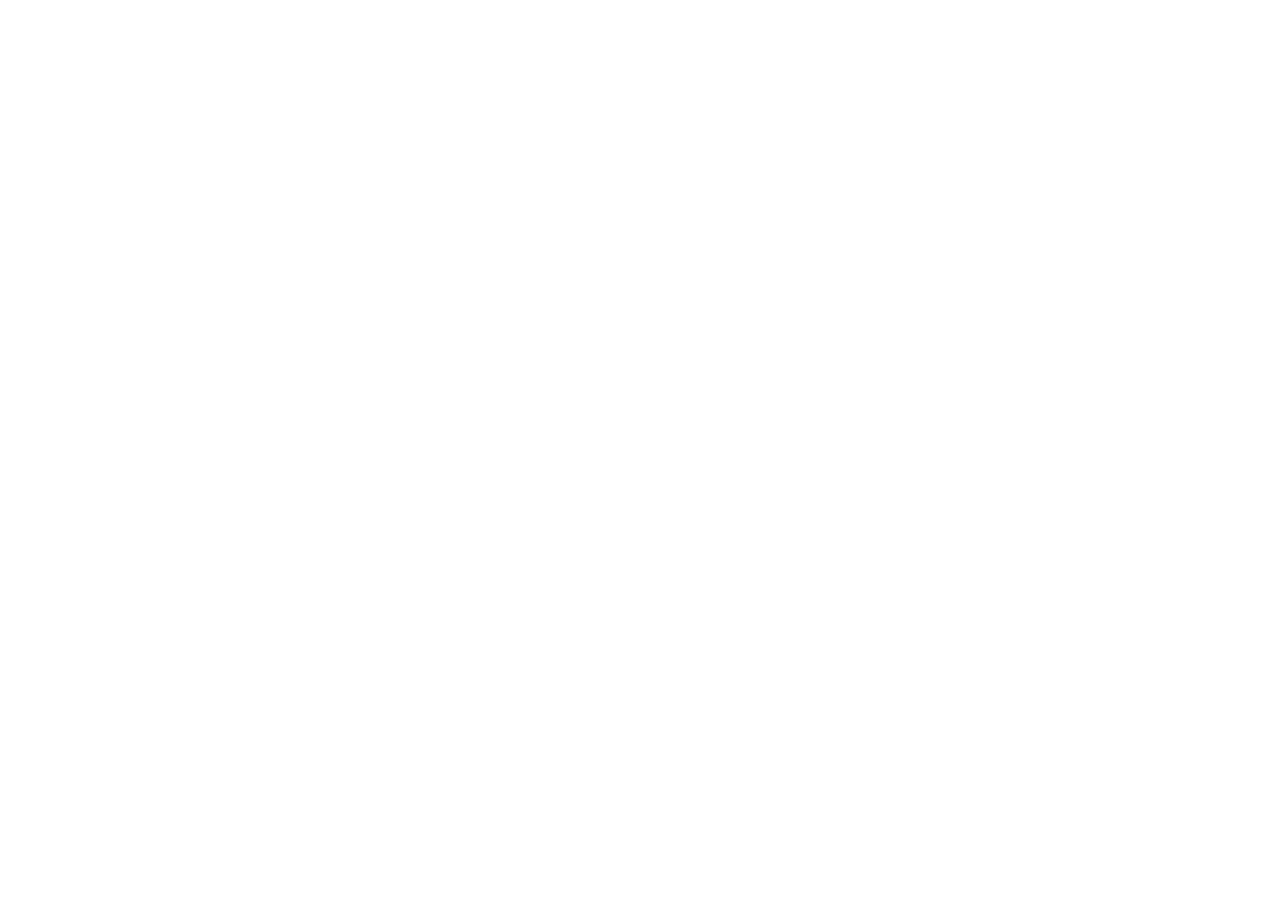
==== public/index.html @ a375b383 "start" ====
<!DOCTYPE html>
<html lang="en">
<head>
    <meta charset="UTF-8">
    <meta name="viewport" content="width=device-width, initial-scale=1.0">
    <meta name="description" content="Experienced backend developer specializing in PHP and Laravel, with a solid foundation in web development fundamentals including HTML, CSS, Bootstrap, Tailwind, JavaScript, jQuery, and web security. Skilled in managing databases, RESTful APIs, and proficient in applying software development principles like SOLID, DRY, and KISS. Agile practitioner, delivering clean, maintainable, and scalable code to meet evolving business needs. Passionate about building efficient and secure web applications, ensuring a seamless user experience.">
    <title>Portfolio | Beshoy Farouk</title>

</head>
<body></body>
</html>
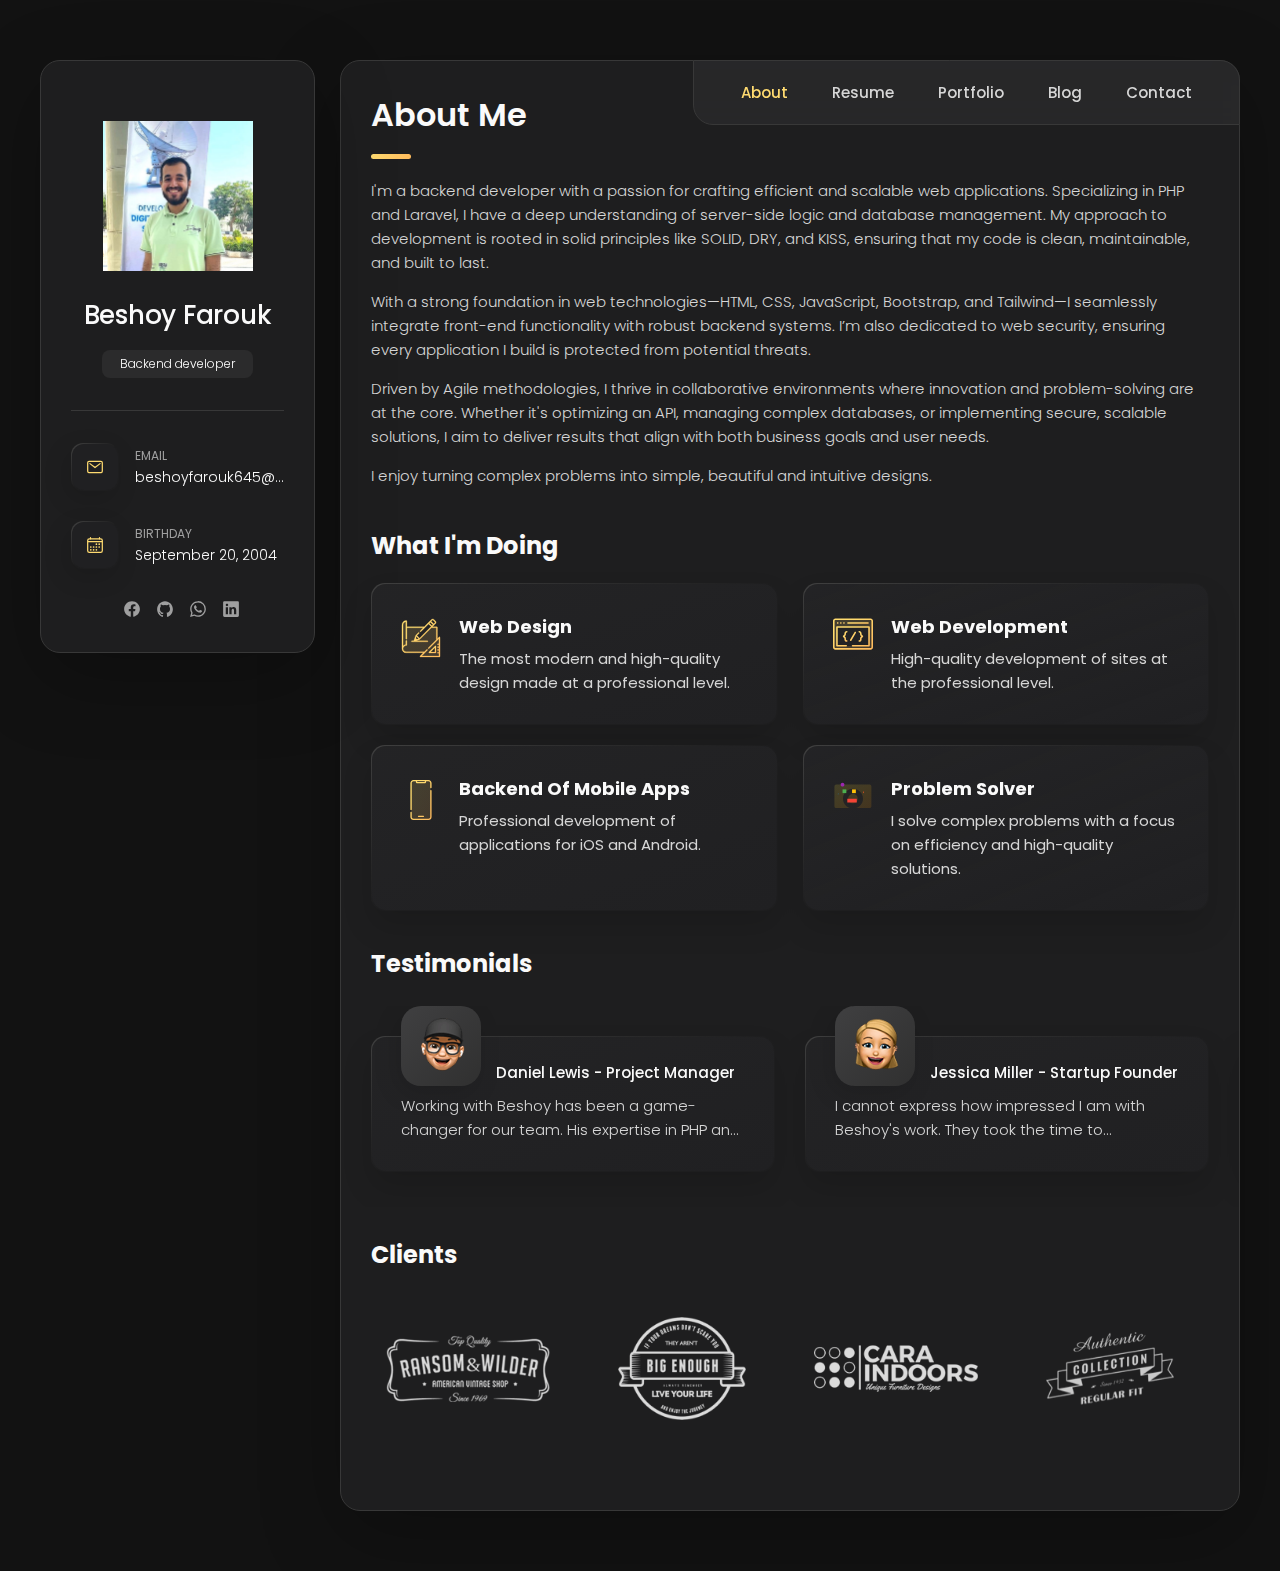
==== commit 2212fab5: "finish" ====
--- a/public/index.html
+++ b/public/index.html
@@ -5,7 +5,876 @@
     <meta name="viewport" content="width=device-width, initial-scale=1.0">
     <meta name="description" content="Experienced backend developer specializing in PHP and Laravel, with a solid foundation in web development fundamentals including HTML, CSS, Bootstrap, Tailwind, JavaScript, jQuery, and web security. Skilled in managing databases, RESTful APIs, and proficient in applying software development principles like SOLID, DRY, and KISS. Agile practitioner, delivering clean, maintainable, and scalable code to meet evolving business needs. Passionate about building efficient and secure web applications, ensuring a seamless user experience.">
     <title>Portfolio | Beshoy Farouk</title>
-
+    <link rel="shortcut icon" href="assets/images/logo.ico" type="image/x-icon">
+    <link rel="stylesheet" href="css/styles.css">
+
+    <link rel="preconnect" href="https://fonts.googleapis.com">
+    <link rel="preconnect" href="https://fonts.gstatic.com" crossorigin>
+    <link href="https://fonts.googleapis.com/css2?family=Poppins:wght@300;400;500;600&display=swap" rel="stylesheet">
 </head>
-<body></body>
+<body>
+    <main>
+        <aside class="sidebar" data-sidebar>
+            <div class="sidebar-info">
+                <figure class="avatar-box">
+                    <img src="assets/images/hero.jpg" alt="Beshoy Farouk" width="80">
+                </figure>
+
+                <div class="info-content">
+                    <h1 class="name" title="Beshoy Farouk">Beshoy Farouk</h1>
+                    <p class="title">Backend developer</p>
+                </div>
+
+                <button class="info_more-btn" data-sidebar-btn>
+                    <span>Show Contacts</span>
+                    <ion-icon name="chevron-down"></ion-icon>
+                </button>
+            </div>
+
+            <div class="sidebar-info_more">
+                <div class="separator"></div>
+                <ul class="contacts-list">
+                    <li class="contact-item">
+                        <div class="icon-box">
+                            <ion-icon name="mail-outline"></ion-icon>
+                        </div>
+
+                        <div class="contact-info">
+                            <p class="contact-title">Email</p>
+                            <a href="mailto:beshoyfarouk645@gmail.com" class="contact-link">beshoyfarouk645@gmail.com</a>
+                        </div>
+                    </li>
+
+                    <li class="contact-item">
+                        <div class="icon-box">
+                            <ion-icon name="calendar-outline"></ion-icon>
+                        </div>
+
+                        <div class="contact-info">
+                            <p class="contact-title">Birthday</p>
+                            <time datetime="1982-06-23">September 20, 2004</time>
+                        </div>
+                    </li>
+                </ul>
+
+                <div class="separator"></div>
+
+                <ul class="social-list">
+                    <li class="social-item">
+                        <a href="#" class="social-link">
+                            <ion-icon name="logo-facebook"></ion-icon>
+                        </a>
+                    </li>
+
+                    <li class="social-item">
+                        <a href="https://github.com/BF-BALE11" class="social-link">
+                            <ion-icon name="logo-github"></ion-icon>
+                        </a>
+                    </li>
+
+                    <li class="social-item">
+                        <a href="#" class="social-link">
+                            <ion-icon name="logo-whatsapp"></ion-icon>
+                        </a>
+                    </li>
+
+                    <li class="social-item">
+                        <a href="#" class="social-link">
+                            <ion-icon name="logo-linkedin"></ion-icon>
+                        </a>
+                    </li>
+                </ul>
+            </div>
+        </aside>
+
+        <div class="main-content">
+            <nav class="navbar">
+                <ul class="navbar-list">
+                    <li class="navbar-item">
+                        <button class="navbar-link  active" data-nav-link>About</button>
+                    </li>
+
+                    <li class="navbar-item">
+                        <button class="navbar-link" data-nav-link>Resume</button>
+                    </li>
+
+                    <li class="navbar-item">
+                        <button class="navbar-link" data-nav-link>Portfolio</button>
+                    </li>
+
+                    <li class="navbar-item">
+                        <button class="navbar-link" data-nav-link>Blog</button>
+                    </li>
+
+                    <li class="navbar-item">
+                        <button class="navbar-link" data-nav-link>Contact</button>
+                    </li>
+                </ul>
+            </nav>
+
+            <article class="about  active" data-page="about">
+                <header>
+                    <h2 class="h2 article-title">About me</h2>
+                </header>
+
+                <section class="about-text">
+                    <p>
+                        I'm a backend developer with a passion for crafting efficient and scalable web applications. Specializing in PHP and Laravel, I have a deep understanding of server-side logic and database management. My approach to development is rooted in solid principles like SOLID, DRY, and KISS, ensuring that my code is clean, maintainable, and built to last.
+                    </p>
+                    <p>
+                        With a strong foundation in web technologies—HTML, CSS, JavaScript, Bootstrap, and Tailwind—I seamlessly integrate front-end functionality with robust backend systems. I’m also dedicated to web security, ensuring every application I build is protected from potential threats.
+                    </p>
+                    <p>
+                        Driven by Agile methodologies, I thrive in collaborative environments where innovation and problem-solving are at the core. Whether it's optimizing an API, managing complex databases, or implementing secure, scalable solutions, I aim to deliver results that align with both business goals and user needs.
+                    </p>
+                    <p>
+                        I enjoy turning complex problems into simple, beautiful and intuitive designs.
+                    </p>
+                </section>
+
+                <section class="service">
+                    <h3 class="h3 service-title">What i'm doing</h3>
+                    <ul class="service-list">
+                        <li class="service-item">
+                            <div class="service-icon-box">
+                                <img src="assets/images/icon-design.svg" alt="design icon" width="40">
+                            </div>
+
+                            <div class="service-content-box">
+                                <h4 class="h4 service-item-title">Web design</h4>
+                                <p class="service-item-text">
+                                    The most modern and high-quality design made at a professional level.
+                                </p>
+                            </div>
+                        </li>
+
+                        <li class="service-item">
+                            <div class="service-icon-box">
+                                <img src="assets/images/icon-dev.svg" alt="Web development icon" width="40">
+                            </div>
+
+                            <div class="service-content-box">
+                                <h4 class="h4 service-item-title">Web development</h4>
+                                <p class="service-item-text">
+                                    High-quality development of sites at the professional level.
+                                </p>
+                            </div>
+                        </li>
+
+                        <li class="service-item">
+                            <div class="service-icon-box">
+                                <img src="assets/images/icon-app.svg" alt="mobile app icon" width="40">
+                            </div>
+
+                            <div class="service-content-box">
+                                <h4 class="h4 service-item-title">Backend of Mobile apps</h4>
+                                <p class="service-item-text">
+                                    Professional development of applications for iOS and Android.
+                                </p>
+                            </div>
+                        </li>
+
+                        <li class="service-item">
+                            <div class="service-icon-box">
+                                <img src="assets/images/icon-problem-solving.svg" alt="problem solving icon" width="40">
+                            </div>
+
+                            <div class="service-content-box">
+                                <h4 class="h4 service-item-title">Problem Solver</h4>
+                                <p class="service-item-text">
+                                    I solve complex problems with a focus on efficiency and high-quality solutions.
+                                </p>
+                            </div>
+                        </li>
+                    </ul>
+                </section>
+
+                <section class="testimonials">
+                    <h3 class="h3 testimonials-title">Testimonials</h3>
+                    <ul class="testimonials-list has-scrollbar">
+                        <li class="testimonials-item">
+                            <div class="content-card" data-testimonials-item>
+                                <figure class="testimonials-avatar-box">
+                                    <img src="assets/images/avatar-1.png" alt="Daniel lewis" width="60" data-testimonials-avatar>
+                                </figure>
+
+                                <h4 class="h5 testimonials-item-title" data-testimonials-title>Daniel Lewis - Project Manager</h4>
+                                <div class="testimonials-text" data-testimonials-text>
+                                    <p>
+                                        Working with Beshoy has been a game-changer for our team. His expertise in PHP and Laravel allowed us to launch our project ahead of schedule. He consistently produces clean, maintainable code and his understanding of best practices is evident in every aspect of his work. Highly recommended!
+                                    </p>
+                                </div>
+                            </div>
+                        </li>
+
+                        <li class="testimonials-item">
+                            <div class="content-card" data-testimonials-item>
+                                <figure class="testimonials-avatar-box">
+                                    <img src="assets/images/avatar-2.png" alt="Jessica miller" width="60" data-testimonials-avatar>
+                                </figure>
+                                <h4 class="h5 testimonials-item-title" data-testimonials-title>Jessica Miller - Startup Founder</h4>
+                                <div class="testimonials-text" data-testimonials-text>
+                                    <p>
+                                        I cannot express how impressed I am with Beshoy's work. They took the time to understand our unique requirements and delivered a solution that exceeded our expectations. Their knowledge of web security and development principles made me feel confident in the project. I look forward to collaborating again in the future!
+                                    </p>
+                                </div>
+                            </div>
+                        </li>
+
+                        <li class="testimonials-item">
+                            <div class="content-card" data-testimonials-item>
+                                <figure class="testimonials-avatar-box">
+                                    <img src="assets/images/avatar-3.png" alt="Emily evans" width="60" data-testimonials-avatar>
+                                </figure>
+                                <h4 class="h5 testimonials-item-title" data-testimonials-title>Emily Evans - Product Owner</h4>
+                                <div class="testimonials-text" data-testimonials-text>
+                                    <p>
+                                        From the moment we started working with Beshoy, I knew we had made the right choice. Their dedication to delivering high-quality work, combined with their proactive communication style, made the entire development process smooth and enjoyable. I truly appreciate their commitment to understanding our needs and delivering exceptional results.
+                                    </p>
+                                </div>
+                            </div>
+                        </li>
+
+                        <li class="testimonials-item">
+                            <div class="content-card" data-testimonials-item>
+                                <figure class="testimonials-avatar-box">
+                                    <img src="assets/images/avatar-4.png" alt="Henry william" width="60" data-testimonials-avatar>
+                                </figure>
+                                <h4 class="h5 testimonials-item-title" data-testimonials-title>Henry William - CTO</h4>
+                                <div class="testimonials-text" data-testimonials-text>
+                                    <p>
+                                        I've had the pleasure of working alongside Beshoy on several projects, and I can confidently say he is one of the best backend developers I’ve encountered. His ability to integrate complex systems and his attention to detail set him apart. He’s not just a coder; he’s a problem solver
+                                    </p>
+                                </div>
+                            </div>
+                        </li>
+                    </ul>
+                </section>
+
+                <div class="modal-container" data-modal-container>
+                    <div class="overlay" data-overlay></div>
+
+                    <section class="testimonials-modal">
+                        <button class="modal-close-btn" data-modal-close-btn>
+                            <ion-icon name="close-outline"></ion-icon>
+                        </button>
+
+                        <div class="modal-img-wrapper">
+                            <figure class="modal-avatar-box">
+                                <img src="assets/images/avatar-1.png" alt="Daniel lewis" width="80" data-modal-img>
+                            </figure>
+
+                            <img src="assets/images/icon-quote.svg" alt="quote icon">
+                        </div>
+
+                        <div class="modal-content">
+                            <h4 class="h3 modal-title" data-modal-title>Daniel Lewis - Project Manager</h4>
+                            <time datetime="2021-06-14">14 June, 2021</time>
+                            <div data-modal-text>
+                                <p>
+                                    Working with Beshoy has been a game-changer for our team. His expertise in PHP and Laravel allowed us to launch our project ahead of schedule. He consistently produces clean, maintainable code and his understanding of best practices is evident in every aspect of his work. Highly recommended!
+                                </p>
+                            </div>
+                        </div>
+                    </section>
+                </div>
+
+                <section class="clients">
+                    <h3 class="h3 clients-title">Clients</h3>
+                    <ul class="clients-list has-scrollbar">
+                        <li class="clients-item">
+                            <a href="#">
+                                <img src="assets/images/logo-1-color.png" alt="client logo">
+                            </a>
+                        </li>
+
+                        <li class="clients-item">
+                            <a href="#">
+                                <img src="assets/images/logo-2-color.png" alt="client logo">
+                            </a>
+                        </li>
+
+                        <li class="clients-item">
+                            <a href="#">
+                                <img src="assets/images/logo-3-color.png" alt="client logo">
+                            </a>
+                        </li>
+
+                        <li class="clients-item">
+                            <a href="#">
+                                <img src="assets/images/logo-4-color.png" alt="client logo">
+                            </a>
+                        </li>
+
+                        <li class="clients-item">
+                            <a href="#">
+                                <img src="assets/images/logo-5-color.png" alt="client logo">
+                            </a>
+                        </li>
+
+                        <li class="clients-item">
+                            <a href="#">
+                                <img src="assets/images/logo-6-color.png" alt="client logo">
+                            </a>
+                        </li>
+                    </ul>
+                </section>
+            </article>
+
+            <article class="resume" data-page="resume">
+                <header>
+                    <h2 class="h2 article-title">Resume</h2>
+                </header>
+
+                <section class="timeline">
+                    <div class="title-wrapper">
+                        <div class="icon-box">
+                            <ion-icon name="book-outline"></ion-icon>
+                        </div>
+                        <h3 class="h3">Education</h3>
+                    </div>
+
+                    <ol class="timeline-list">
+                        <li class="timeline-item">
+                            <h4 class="h4 timeline-item-title">Computer Science, University</h4>
+                            <span>Currently, enrolled (Third Year)</span>
+                            <p class="timeline-text">
+                                Pursuing a degree in Computer Science, focusing on software development, algorithms, and system design.
+                            </p>
+                        </li>
+                        <li class="timeline-item">
+                            <h4 class="h4 timeline-item-title">High School Diploma</h4>
+                            <span>2021</span>
+                            <p class="timeline-text">
+                                Completed secondary education with a focus on mathematics and computer science.
+                            </p>
+                        </li>
+                        <li class="timeline-item">
+                            <h4 class="h4 timeline-item-title">Middle School</h4>
+                            <span>2018</span>
+                            <p class="timeline-text">
+                                Developed foundational skills in programming and web development.
+                            </p>
+                        </li>
+                    </ol>
+                </section>
+
+                <section class="timeline">
+                    <div class="title-wrapper">
+                        <div class="icon-box">
+                            <ion-icon name="book-outline"></ion-icon>
+                        </div>
+
+                        <h3 class="h3">Experience</h3>
+                    </div>
+
+                    <ol class="timeline-list">
+                        <li class="timeline-item">
+                            <h4 class="h4 timeline-item-title">Backend Developer (Freelance)</h4>
+                            <span>2023 — Present</span>
+                            <p class="timeline-text">
+                                Developed various projects including an e-commerce platform, learning academy, e-stores, attendance systems, and admin dashboards using CodeIgniter.
+                            </p>
+                        </li>
+                        <li class="timeline-item">
+                            <h4 class="h4 timeline-item-title">Intern, Web Development</h4>
+                            <span>2021 — 2022</span>
+                            <p class="timeline-text">
+                                Assisted in the development of web applications, gaining hands-on experience with PHP, MySQL, and front-end technologies.
+                            </p>
+                        </li>
+                        <li class="timeline-item">
+                            <h4 class="h4 timeline-item-title">Personal Projects</h4>
+                            <span>2019 — Present</span>
+                            <p class="timeline-text">
+                                Engaged in multiple personal projects to sharpen skills in Laravel and database management.
+                            </p>
+                        </li>
+                    </ol>
+                </section>
+
+                <section class="skill">
+                    <h3 class="h3 skills-title">My Skills</h3>
+
+                    <ul class="skills-list content-card">
+                        <li class="skills-item">
+                            <h5 class="h5">Programming Languages</h5>
+                            <ul class="skills-icons">
+                                <li class="icon-item"><ion-icon name="code-slash-outline"></ion-icon> PHP</li>
+                                <li class="icon-item"><ion-icon name="logo-javascript"></ion-icon> JavaScript</li>
+                                <li class="icon-item"><ion-icon name="logo-html5"></ion-icon> HTML</li>
+                                <li class="icon-item"><ion-icon name="logo-css3"></ion-icon> CSS</li>
+                                <li class="icon-item"><ion-icon name="code-slash-outline"></ion-icon> SQL</li>
+                                <li class="icon-item"><ion-icon name="logo-python"></ion-icon> Python</li>
+                                <li class="icon-item"><ion-icon name="code-slash-outline"></ion-icon> Java</li>
+                                <li class="icon-item"><ion-icon name="code-slash-outline"></ion-icon> C++</li>
+                                <li class="icon-item"><ion-icon name="code-slash-outline"></ion-icon> C#</li>
+                                <li class="icon-item"><ion-icon name="code-slash-outline"></ion-icon> Assembly</li>
+                            </ul>
+                        </li>
+
+                        <li class="skills-item">
+                            <h5 class="h5">Frameworks</h5>
+                            <ul class="skills-icons">
+                                <li class="icon-item"><ion-icon name="logo-laravel"></ion-icon> Laravel</li>
+                                <li class="icon-item"><ion-icon name="cog-outline"></ion-icon> CodeIgniter</li>
+                                <li class="icon-item"><ion-icon name="flask-outline"></ion-icon> Flask</li>
+                            </ul>
+                        </li>
+
+                        <li class="skills-item">
+                            <h5 class="h5">Web Technologies</h5>
+                            <ul class="skills-icons">
+                                <li class="icon-item"><ion-icon name="grid-outline"></ion-icon> Bootstrap</li>
+                                <li class="icon-item"><ion-icon name="grid-outline"></ion-icon> Tailwind CSS</li>
+                                <li class="icon-item"><ion-icon name="grid-outline"></ion-icon> jQuery</li>
+                                <li class="icon-item"><ion-icon name="grid-outline"></ion-icon> AJAX</li>
+                                <li class="icon-item"><ion-icon name="grid-outline"></ion-icon> WebSockets</li>
+                                <li class="icon-item"><ion-icon name="grid-outline"></ion-icon> Fontawesome</li>
+                            </ul>
+                        </li>
+
+                        <li class="skills-item">
+                            <h5 class="h5">Version Control</h5>
+                            <ul class="skills-icons">
+                                <li class="icon-item"><ion-icon name="git-branch-outline"></ion-icon> Git</li>
+                                <li class="icon-item"><ion-icon name="logo-github"></ion-icon> GitHub</li>
+                                <li class="icon-item"><ion-icon name="logo-gitlab"></ion-icon> GitLab</li>
+                            </ul>
+                        </li>
+
+                        <li class="skills-item">
+                            <h5 class="h5">Software Development Principles</h5>
+                            <ul class="skills-icons">
+                                <li class="icon-item"><ion-icon name="document-text-outline"></ion-icon> SOLID</li>
+                                <li class="icon-item"><ion-icon name="document-text-outline"></ion-icon> DRY</li>
+                                <li class="icon-item"><ion-icon name="document-text-outline"></ion-icon> KISS</li>
+                                <li class="icon-item"><ion-icon name="document-text-outline"></ion-icon> Agile</li>
+                                <li class="icon-item"><ion-icon name="document-text-outline"></ion-icon> TDD</li>
+                                <li class="icon-item"><ion-icon name="document-text-outline"></ion-icon> Singleton</li>
+                                <li class="icon-item"><ion-icon name="document-text-outline"></ion-icon> Singleton</li>
+                                <li class="icon-item"><ion-icon name="document-text-outline"></ion-icon> Factory</li>
+                                <li class="icon-item"><ion-icon name="document-text-outline"></ion-icon> Observer</li>
+                                <li class="icon-item"><ion-icon name="document-text-outline"></ion-icon> Strategy</li>
+                            </ul>
+                        </li>
+                    </ul>
+                </section>
+            </article>
+
+            <article class="portfolio" data-page="portfolio">
+                <header>
+                    <h2 class="h2 article-title">Portfolio</h2>
+                </header>
+
+                <section class="projects">
+                    <ul class="filter-list">
+                        <li class="filter-item">
+                            <button class="active" data-filter-btn>All</button>
+                        </li>
+
+                        <li class="filter-item">
+                            <button data-filter-btn>Web design</button>
+                        </li>
+
+                        <li class="filter-item">
+                            <button data-filter-btn>Applications</button>
+                        </li>
+
+                        <li class="filter-item">
+                            <button data-filter-btn>Web development</button>
+                        </li>
+                    </ul>
+
+                    <div class="filter-select-box">
+                        <button class="filter-select" data-select>
+                            <div class="select-value" data-selecct-value>Select category</div>
+                            <div class="select-icon">
+                                <ion-icon name="chevron-down"></ion-icon>
+                            </div>
+                        </button>
+
+                        <ul class="select-list">
+                            <li class="select-item">
+                                <button data-select-item>All</button>
+                            </li>
+
+                            <li class="select-item">
+                                <button data-select-item>Web design</button>
+                            </li>
+
+                            <li class="select-item">
+                                <button data-select-item>Applications</button>
+                            </li>
+
+                            <li class="select-item">
+                                <button data-select-item>Web development</button>
+                            </li>
+                        </ul>
+                    </div>
+
+                    <ul class="project-list">
+                        <li class="project-item  active" data-filter-item data-category="web development">
+                            <a href="#">
+                                <figure class="project-img">
+                                    <div class="project-item-icon-box">
+                                        <ion-icon name="eye-outline"></ion-icon>
+                                    </div>
+                                    <img src="assets/images/ecommerce.png" alt="finance" loading="lazy">
+                                </figure>
+
+                                <h3 class="project-title">Finance</h3>
+                                <p class="project-category">Web development</p>
+                            </a>
+                        </li>
+
+                        <li class="project-item  active" data-filter-item data-category="web development">
+                            <a href="#">
+                                <figure class="project-img">
+                                    <div class="project-item-icon-box">
+                                        <ion-icon name="eye-outline"></ion-icon>
+                                    </div>
+                                    <img src="assets/images/learning-academy.png" alt="finance" loading="lazy">
+                                </figure>
+
+                                <h3 class="project-title">Education</h3>
+                                <p class="project-category">Web development</p>
+                            </a>
+                        </li>
+
+                        <li class="project-item  active" data-filter-item data-category="web development">
+                            <a href="#">
+                                <figure class="project-img">
+                                    <div class="project-item-icon-box">
+                                        <ion-icon name="eye-outline"></ion-icon>
+                                    </div>
+                                    <img src="assets/images/death-start-daily.png" alt="finance" loading="lazy">
+                                </figure>
+
+                                <h3 class="project-title">Reading</h3>
+                                <p class="project-category">Web development</p>
+                            </a>
+                        </li>
+
+                        <li class="project-item  active" data-filter-item data-category="web development">
+                            <a href="#">
+                                <figure class="project-img">
+                                    <div class="project-item-icon-box">
+                                        <ion-icon name="eye-outline"></ion-icon>
+                                    </div>
+                                    <img src="assets/images/e-store.png" alt="finance" loading="lazy">
+                                </figure>
+
+                                <h3 class="project-title">Finance</h3>
+                                <p class="project-category">Web development</p>
+                            </a>
+                        </li>
+
+                        <li class="project-item  active" data-filter-item data-category="web development">
+                            <a href="#">
+                                <figure class="project-img">
+                                    <div class="project-item-icon-box">
+                                        <ion-icon name="eye-outline"></ion-icon>
+                                    </div>
+                                    <img src="assets/images/project-1.jpg" alt="finance" loading="lazy">
+                                </figure>
+
+                                <h3 class="project-title">Finance</h3>
+                                <p class="project-category">Web development</p>
+                            </a>
+                        </li>
+
+                        <li class="project-item  active" data-filter-item data-category="web development">
+                            <a href="#">
+                                <figure class="project-img">
+                                    <div class="project-item-icon-box">
+                                        <ion-icon name="eye-outline"></ion-icon>
+                                    </div>
+                                    <img src="assets/images/project-2.png" alt="orizon" loading="lazy">
+                                </figure>
+
+                                <h3 class="project-title">Orizon</h3>
+                                <p class="project-category">Web development</p>
+                            </a>
+                        </li>
+
+                        <li class="project-item  active" data-filter-item data-category="web design">
+                            <a href="#">
+                                <figure class="project-img">
+                                    <div class="project-item-icon-box">
+                                        <ion-icon name="eye-outline"></ion-icon>
+                                    </div>
+                                    <img src="assets/images/project-3.jpg" alt="fundo" loading="lazy">
+                                </figure>
+
+                                <h3 class="project-title">Fundo</h3>
+                                <p class="project-category">Web design</p>
+                            </a>
+                        </li>
+
+                        <li class="project-item  active" data-filter-item data-category="applications">
+                            <a href="#">
+                                <figure class="project-img">
+                                    <div class="project-item-icon-box">
+                                        <ion-icon name="eye-outline"></ion-icon>
+                                    </div>
+                                    <img src="assets/images/project-4.png" alt="brawlhalla" loading="lazy">
+                                </figure>
+
+                                <h3 class="project-title">Brawlhalla</h3>
+                                <p class="project-category">Applications</p>
+                            </a>
+                        </li>
+
+                        <li class="project-item  active" data-filter-item data-category="web design">
+                            <a href="#">
+                                <figure class="project-img">
+                                    <div class="project-item-icon-box">
+                                        <ion-icon name="eye-outline"></ion-icon>
+                                    </div>
+                                    <img src="assets/images/project-5.png" alt="dsm." loading="lazy">
+                                </figure>
+
+                                <h3 class="project-title">DSM.</h3>
+                                <p class="project-category">Web design</p>
+                            </a>
+                        </li>
+
+                        <li class="project-item  active" data-filter-item data-category="web design">
+                            <a href="#">
+                                <figure class="project-img">
+                                    <div class="project-item-icon-box">
+                                        <ion-icon name="eye-outline"></ion-icon>
+                                    </div>
+                                    <img src="assets/images/project-6.png" alt="metaspark" loading="lazy">
+                                </figure>
+
+                                <h3 class="project-title">MetaSpark</h3>
+                                <p class="project-category">Web design</p>
+                            </a>
+                        </li>
+
+                        <li class="project-item  active" data-filter-item data-category="web development">
+                            <a href="#">
+                                <figure class="project-img">
+                                    <div class="project-item-icon-box">
+                                        <ion-icon name="eye-outline"></ion-icon>
+                                    </div>
+                                    <img src="assets/images/project-7.png" alt="summary" loading="lazy">
+                                </figure>
+
+                                <h3 class="project-title">Summary</h3>
+                                <p class="project-category">Web development</p>
+                            </a>
+                        </li>
+
+                        <li class="project-item  active" data-filter-item data-category="applications">
+                            <a href="#">
+                                <figure class="project-img">
+                                    <div class="project-item-icon-box">
+                                        <ion-icon name="eye-outline"></ion-icon>
+                                    </div>
+                                    <img src="assets/images/project-8.jpg" alt="task manager" loading="lazy">
+                                </figure>
+
+                                <h3 class="project-title">Task Manager</h3>
+                                <p class="project-category">Applications</p>
+                            </a>
+                        </li>
+
+                        <li class="project-item  active" data-filter-item data-category="web development">
+                            <a href="#">
+                                <figure class="project-img">
+                                    <div class="project-item-icon-box">
+                                        <ion-icon name="eye-outline"></ion-icon>
+                                    </div>
+                                    <img src="assets/images/project-9.png" alt="arrival" loading="lazy">
+                                </figure>
+                                <h3 class="project-title">Arrival</h3>
+                                <p class="project-category">Web development</p>
+                            </a>
+                        </li>
+                    </ul>
+                </section>
+            </article>
+
+            <article class="blog" data-page="blog">
+                <header>
+                    <h2 class="h2 article-title">Blog</h2>
+                </header>
+
+                <section class="blog-posts">
+                    <ul class="blog-posts-list">
+                        <li class="blog-post-item">
+                            <a href="#">
+                                <figure class="blog-banner-box">
+                                    <img src="assets/images/blog-1.jpg" alt="Design conferences in 2022" loading="lazy">
+                                </figure>
+
+                                <div class="blog-content">
+                                    <div class="blog-meta">
+                                        <p class="blog-category">Design</p>
+                                        <span class="dot"></span>
+                                        <time datetime="2022-02-23">Fab 23, 2022</time>
+                                    </div>
+
+                                    <h3 class="h3 blog-item-title">Design conferences in 2022</h3>
+                                    <p class="blog-text">
+                                        Veritatis et quasi architecto beatae vitae dicta sunt, explicabo.
+                                    </p>
+                                </div>
+                            </a>
+                        </li>
+
+                        <li class="blog-post-item">
+                            <a href="#">
+                                <figure class="blog-banner-box">
+                                    <img src="assets/images/blog-2.jpg" alt="Best fonts every designer" loading="lazy">
+                                </figure>
+
+                                <div class="blog-content">
+                                    <div class="blog-meta">
+                                        <p class="blog-category">Design</p>
+                                        <span class="dot"></span>
+                                        <time datetime="2022-02-23">Fab 23, 2022</time>
+                                    </div>
+
+                                    <h3 class="h3 blog-item-title">Best fonts every designer</h3>
+                                    <p class="blog-text">
+                                        Sed ut perspiciatis, nam libero tempore, cum soluta nobis est eligendi.
+                                    </p>
+                                </div>
+                            </a>
+                        </li>
+
+                        <li class="blog-post-item">
+                            <a href="#">
+                                <figure class="blog-banner-box">
+                                    <img src="assets/images/blog-3.jpg" alt="Design digest #80" loading="lazy">
+                                </figure>
+
+                                <div class="blog-content">
+                                    <div class="blog-meta">
+                                        <p class="blog-category">Design</p>
+                                        <span class="dot"></span>
+                                        <time datetime="2022-02-23">Fab 23, 2022</time>
+                                    </div>
+
+                                    <h3 class="h3 blog-item-title">Design digest #80</h3>
+                                    <p class="blog-text">
+                                        Excepteur sint occaecat cupidatat no proident, quis nostrum exercitationem ullam corporis suscipit.
+                                    </p>
+                                </div>
+                            </a>
+                        </li>
+
+                        <li class="blog-post-item">
+                            <a href="#">
+                                <figure class="blog-banner-box">
+                                    <img src="assets/images/blog-4.jpg" alt="UI interactions of the week" loading="lazy">
+                                </figure>
+
+                                <div class="blog-content">
+                                    <div class="blog-meta">
+                                        <p class="blog-category">Design</p>
+                                        <span class="dot"></span>
+                                        <time datetime="2022-02-23">Fab 23, 2022</time>
+                                    </div>
+
+                                    <h3 class="h3 blog-item-title">UI interactions of the week</h3>
+                                    <p class="blog-text">
+                                        Enim ad minim veniam, consectetur adipiscing elit, quis nostrud exercitation ullamco laboris nisi.
+                                    </p>
+                                </div>
+                            </a>
+                        </li>
+
+                        <li class="blog-post-item">
+                            <a href="#">
+                                <figure class="blog-banner-box">
+                                    <img src="assets/images/blog-5.jpg" alt="The forgotten art of spacing" loading="lazy">
+                                </figure>
+
+                                <div class="blog-content">
+                                    <div class="blog-meta">
+                                        <p class="blog-category">Design</p>
+                                        <span class="dot"></span>
+                                        <time datetime="2022-02-23">Fab 23, 2022</time>
+                                    </div>
+
+                                    <h3 class="h3 blog-item-title">The forgotten art of spacing</h3>
+                                    <p class="blog-text">
+                                        Maxime placeat, sed do eiusmod tempor incididunt ut labore et dolore magna aliqua.
+                                    </p>
+                                </div>
+                            </a>
+                        </li>
+
+                        <li class="blog-post-item">
+                            <a href="#">
+                                <figure class="blog-banner-box">
+                                    <img src="assets/images/blog-6.jpg" alt="Design digest #79" loading="lazy">
+                                </figure>
+
+                                <div class="blog-content">
+                                    <div class="blog-meta">
+                                        <p class="blog-category">Design</p>
+                                        <span class="dot"></span>
+                                        <time datetime="2022-02-23">Fab 23, 2022</time>
+                                    </div>
+                                    <h3 class="h3 blog-item-title">Design digest #79</h3>
+                                    <p class="blog-text">
+                                        Optio cumque nihil impedit uo minus quod maxime placeat, velit esse cillum.
+                                    </p>
+                                </div>
+                            </a>
+                        </li>
+                    </ul>
+                </section>
+            </article>
+
+            <article class="contact" data-page="contact">
+                <header>
+                    <h2 class="h2 article-title">Contact</h2>
+                </header>
+
+                <section class="mapbox" data-mapbox>
+                    <figure>
+                        <iframe
+                                src="https://www.google.com/maps/embed?pb=!1m18!1m12!1m3!1d199666.5651251294!2d-121.58334177520186!3d38.56165006739519!2m3!1f0!2f0!3f0!3m2!1i1024!2i768!4f13.1!3m3!1m2!1s0x809ac672b28397f9%3A0x921f6aaa74197fdb!2sSacramento%2C%20CA%2C%20USA!5e0!3m2!1sen!2sbd!4v1647608789441!5m2!1sen!2sbd"
+                                width="400" height="300" loading="lazy"></iframe>
+                    </figure>
+                </section>
+
+                <section class="contact-form">
+                    <h3 class="h3 form-title">Contact Form</h3>
+                    <form action="#" class="form" method="post" data-form>
+                        <div class="input-wrapper">
+                            <label>
+                                <input type="text" name="fullname" class="form-input" placeholder="Full name" required data-form-input>
+                            </label>
+
+                            <label>
+                                <input type="email" name="email" class="form-input" placeholder="Email address" autocomplete="test@example.com" required data-form-input>
+                            </label>
+                        </div>
+
+                        <label>
+                            <textarea name="message" class="form-input" placeholder="Your Message" required data-form-input></textarea>
+                        </label>
+
+                        <button class="form-btn" type="submit" disabled data-form-btn>
+                            <ion-icon name="paper-plane"></ion-icon>
+                            <span>Send Message</span>
+                        </button>
+                    </form>
+                </section>
+            </article>
+        </div>
+    </main>
+
+<script src="js/scripts.js"></script>
+<script type="module" src="js/ionicons.esm.js"></script>
+<script nomodule src="js/ionicons.js"></script>
+</body>
 </html>
--- a/public/css/styles.css
+++ b/public/css/styles.css
@@ -0,0 +1,1898 @@
+/*-----------------------------------*\
+  #style.css
+\*-----------------------------------*/
+
+
+/**
+ * copyright 2022 @codewithsadee
+ */
+
+
+/*-----------------------------------*\
+  #CUSTOM PROPERTY
+\*-----------------------------------*/
+
+:root {
+
+    /**
+     * colors
+     */
+
+    /* gradient */
+
+    --bg-gradient-onyx: linear-gradient(
+            to bottom right,
+            hsl(240, 1%, 25%) 3%,
+            hsl(0, 0%, 19%) 97%
+    );
+    --bg-gradient-jet: linear-gradient(
+            to bottom right,
+            hsla(240, 1%, 18%, 0.251) 0%,
+            hsla(240, 2%, 11%, 0) 100%
+    ), hsl(240, 2%, 13%);
+    --bg-gradient-yellow-1: linear-gradient(
+            to bottom right,
+            hsl(45, 100%, 71%) 0%,
+            hsla(36, 100%, 69%, 0) 50%
+    );
+    --bg-gradient-yellow-2: linear-gradient(
+            135deg,
+            hsla(45, 100%, 71%, 0.251) 0%,
+            hsla(35, 100%, 68%, 0) 59.86%
+    ), hsl(240, 2%, 13%);
+    --border-gradient-onyx: linear-gradient(
+            to bottom right,
+            hsl(0, 0%, 25%) 0%,
+            hsla(0, 0%, 25%, 0) 50%
+    );
+    --text-gradient-yellow: linear-gradient(
+            to right,
+            hsl(45, 100%, 72%),
+            hsl(35, 100%, 68%)
+    );
+
+    /* solid */
+
+    --jet: hsl(0, 0%, 22%);
+    --onyx: hsl(240, 1%, 17%);
+    --eerie-black-1: hsl(240, 2%, 13%);
+    --eerie-black-2: hsl(240, 2%, 12%);
+    --smoky-black: hsl(0, 0%, 7%);
+    --white-1: hsl(0, 0%, 100%);
+    --white-2: hsl(0, 0%, 98%);
+    --orange-yellow-crayola: hsl(45, 100%, 72%);
+    --vegas-gold: hsl(45, 54%, 58%);
+    --light-gray: hsl(0, 0%, 84%);
+    --light-gray-70: hsla(0, 0%, 84%, 0.7);
+    --bittersweet-shimmer: hsl(0, 43%, 51%);
+
+    /**
+     * typography
+     */
+
+    /* font-family */
+    --ff-poppins: 'Poppins', sans-serif;
+
+    /* font-size */
+    --fs-1: 24px;
+    --fs-2: 18px;
+    --fs-3: 17px;
+    --fs-4: 16px;
+    --fs-5: 15px;
+    --fs-6: 14px;
+    --fs-7: 13px;
+    --fs-8: 11px;
+
+    /* font-weight */
+    --fw-300: 300;
+    --fw-400: 400;
+    --fw-500: 500;
+    --fw-600: 600;
+
+    /**
+     * shadow
+     */
+
+    --shadow-1: -4px 8px 24px hsla(0, 0%, 0%, 0.25);
+    --shadow-2: 0 16px 30px hsla(0, 0%, 0%, 0.25);
+    --shadow-3: 0 16px 40px hsla(0, 0%, 0%, 0.25);
+    --shadow-4: 0 25px 50px hsla(0, 0%, 0%, 0.15);
+    --shadow-5: 0 24px 80px hsla(0, 0%, 0%, 0.25);
+
+    /**
+     * transition
+     */
+
+    --transition-1: 0.25s ease;
+    --transition-2: 0.5s ease-in-out;
+
+}
+
+
+
+
+
+/*-----------------------------------*\
+  #RESET
+\*-----------------------------------*/
+
+*, *::before, *::after {
+    margin: 0;
+    padding: 0;
+    box-sizing: border-box;
+}
+
+a { text-decoration: none; }
+
+li { list-style: none; }
+
+img, ion-icon, a, button, time, span { display: block; }
+
+button {
+    font: inherit;
+    background: none;
+    border: none;
+    text-align: left;
+    cursor: pointer;
+}
+
+input, textarea {
+    display: block;
+    width: 100%;
+    background: none;
+    font: inherit;
+}
+
+::selection {
+    background: var(--orange-yellow-crayola);
+    color: var(--smoky-black);
+}
+
+:focus { outline-color: var(--orange-yellow-crayola); }
+
+html { font-family: var(--ff-poppins); }
+
+body { background: var(--smoky-black); }
+
+
+
+
+
+/*-----------------------------------*\
+  #REUSED STYLE
+\*-----------------------------------*/
+
+.sidebar,
+article {
+    background: var(--eerie-black-2);
+    border: 1px solid var(--jet);
+    border-radius: 20px;
+    padding: 15px;
+    box-shadow: var(--shadow-1);
+    z-index: 1;
+}
+
+.separator {
+    width: 100%;
+    height: 1px;
+    background: var(--jet);
+    margin: 16px 0;
+}
+
+.icon-box {
+    position: relative;
+    background: var(--border-gradient-onyx);
+    width: 30px;
+    height: 30px;
+    border-radius: 8px;
+    display: flex;
+    justify-content: center;
+    align-items: center;
+    font-size: 16px;
+    color: var(--orange-yellow-crayola);
+    box-shadow: var(--shadow-1);
+    z-index: 1;
+}
+
+.icon-box::before {
+    content: "";
+    position: absolute;
+    inset: 1px;
+    background: var(--eerie-black-1);
+    border-radius: inherit;
+    z-index: -1;
+}
+
+.icon-box ion-icon { --ionicon-stroke-width: 35px; }
+
+article { display: none; }
+
+article.active {
+    display: block;
+    animation: fade 0.5s ease backwards;
+}
+
+@keyframes fade {
+    0% { opacity: 0; }
+    100% { opacity: 1; }
+}
+
+.h2,
+.h3,
+.h4,
+.h5 {
+    color: var(--white-2);
+    text-transform: capitalize;
+}
+
+.h2 { font-size: var(--fs-1); }
+
+.h3 { font-size: var(--fs-2); }
+
+.h4 { font-size: var(--fs-4); }
+
+.h5 {
+    font-size: var(--fs-7);
+    font-weight: var(--fw-500);
+}
+
+.article-title {
+    position: relative;
+    padding-bottom: 7px;
+}
+
+.article-title::after {
+    content: "";
+    position: absolute;
+    bottom: 0;
+    left: 0;
+    width: 30px;
+    height: 3px;
+    background: var(--text-gradient-yellow);
+    border-radius: 3px;
+}
+
+.has-scrollbar::-webkit-scrollbar {
+    width: 5px; /* for vertical scrollbar */
+    height: 5px; /* for horizontal scrollbar */
+}
+
+.has-scrollbar::-webkit-scrollbar-track {
+    background: var(--onyx);
+    border-radius: 5px;
+}
+
+.has-scrollbar::-webkit-scrollbar-thumb {
+    background: var(--orange-yellow-crayola);
+    border-radius: 5px;
+}
+
+.has-scrollbar::-webkit-scrollbar-button { width: 20px; }
+
+.content-card {
+    position: relative;
+    background: var(--border-gradient-onyx);
+    padding: 15px;
+    padding-top: 45px;
+    border-radius: 14px;
+    box-shadow: var(--shadow-2);
+    cursor: pointer;
+    z-index: 1;
+}
+
+.content-card::before {
+    content: "";
+    position: absolute;
+    inset: 1px;
+    background: var(--bg-gradient-jet);
+    border-radius: inherit;
+    z-index: -1;
+}
+
+
+
+
+
+/*-----------------------------------*\
+  #MAIN
+\*-----------------------------------*/
+
+main {
+    margin: 15px 12px;
+    margin-bottom: 75px;
+    min-width: 259px;
+}
+
+
+
+
+
+/*-----------------------------------*\
+  #SIDEBAR
+\*-----------------------------------*/
+
+.sidebar {
+    margin-bottom: 15px;
+    max-height: 112px;
+    overflow: hidden;
+    transition: var(--transition-2);
+}
+
+.sidebar.active { max-height: 405px; }
+
+.sidebar-info {
+    position: relative;
+    display: flex;
+    justify-content: flex-start;
+    align-items: center;
+    gap: 15px;
+}
+
+.avatar-box {
+    background: var(--bg-gradient-onyx);
+    border-radius: 20px;
+}
+
+.info-content .name {
+    color: var(--white-2);
+    font-size: var(--fs-3);
+    font-weight: var(--fw-500);
+    letter-spacing: -0.25px;
+    margin-bottom: 10px;
+}
+
+.info-content .title {
+    color: var(--white-1);
+    background: var(--onyx);
+    font-size: var(--fs-8);
+    font-weight: var(--fw-300);
+    width: max-content;
+    padding: 3px 12px;
+    border-radius: 8px;
+}
+
+.info_more-btn {
+    position: absolute;
+    top: -15px;
+    right: -15px;
+    border-radius: 0 15px;
+    font-size: 13px;
+    color: var(--orange-yellow-crayola);
+    background: var(--border-gradient-onyx);
+    padding: 10px;
+    box-shadow: var(--shadow-2);
+    transition: var(--transition-1);
+    z-index: 1;
+}
+
+.info_more-btn::before {
+    content: "";
+    position: absolute;
+    inset: 1px;
+    border-radius: inherit;
+    background: var(--bg-gradient-jet);
+    transition: var(--transition-1);
+    z-index: -1;
+}
+
+.info_more-btn:hover,
+.info_more-btn:focus { background: var(--bg-gradient-yellow-1); }
+
+.info_more-btn:hover::before,
+.info_more-btn:focus::before { background: var(--bg-gradient-yellow-2); }
+
+.info_more-btn span { display: none; }
+
+.sidebar-info_more {
+    opacity: 0;
+    visibility: hidden;
+    transition: var(--transition-2);
+}
+
+.sidebar.active .sidebar-info_more {
+    opacity: 1;
+    visibility: visible;
+}
+
+.contacts-list {
+    display: grid;
+    grid-template-columns: 1fr;
+    gap: 16px;
+}
+
+.contact-item {
+    min-width: 100%;
+    display: flex;
+    align-items: center;
+    gap: 16px;
+}
+
+.contact-info {
+    max-width: calc(100% - 46px);
+    width: calc(100% - 46px);
+}
+
+.contact-title {
+    color: var(--light-gray-70);
+    font-size: var(--fs-8);
+    text-transform: uppercase;
+    margin-bottom: 2px;
+}
+
+.contact-info :is(.contact-link, time, address) {
+    color: var(--white-2);
+    font-size: var(--fs-7);
+}
+
+.contact-info address { font-style: normal; }
+
+.social-list {
+    display: flex;
+    justify-content: flex-start;
+    align-items: center;
+    gap: 15px;
+    padding-bottom: 4px;
+    padding-left: 7px;
+}
+
+.social-item .social-link {
+    color: var(--light-gray-70);
+    font-size: 18px;
+}
+
+
+.social-item .social-link:hover { color: var(--light-gray); }
+
+
+
+
+
+/*-----------------------------------*\
+  #NAVBAR
+\*-----------------------------------*/
+
+.navbar {
+    position: fixed;
+    bottom: 0;
+    left: 0;
+    width: 100%;
+    background: hsla(240, 1%, 17%, 0.75);
+    backdrop-filter: blur(10px);
+    border: 1px solid var(--jet);
+    border-radius: 12px 12px 0 0;
+    box-shadow: var(--shadow-2);
+    z-index: 5;
+}
+
+.navbar-list {
+    display: flex;
+    flex-wrap: wrap;
+    justify-content: center;
+    align-items: center;
+    padding: 0 10px;
+}
+
+.navbar-link {
+    color: var(--light-gray);
+    font-size: var(--fs-8);
+    padding: 20px 7px;
+    transition: color var(--transition-1);
+}
+
+.navbar-link:hover,
+.navbar-link:focus { color: var(--light-gray-70); }
+
+.navbar-link.active { color: var(--orange-yellow-crayola); }
+
+
+
+
+
+/*-----------------------------------*\
+  #ABOUT
+\*-----------------------------------*/
+
+.about .article-title { margin-bottom: 15px; }
+
+.about-text {
+    color: var(--light-gray);
+    font-size: var(--fs-6);
+    font-weight: var(--fw-300);
+    line-height: 1.6;
+}
+
+.about-text p { margin-bottom: 15px; }
+
+
+
+/**
+ * #service
+ */
+
+.service { margin-bottom: 35px; }
+
+.service-title { margin-bottom: 20px; }
+
+.service-list {
+    display: grid;
+    grid-template-columns: 1fr;
+    gap: 20px;
+}
+
+.service-item {
+    position: relative;
+    background: var(--border-gradient-onyx);
+    padding: 20px;
+    border-radius: 14px;
+    box-shadow: var(--shadow-2);
+    z-index: 1;
+}
+
+.service-item::before {
+    content: "";
+    position: absolute;
+    inset: 1px;
+    background: var(--bg-gradient-jet);
+    border-radius: inherit;
+    z-index: -1;
+}
+
+.service-icon-box { margin-bottom: 10px; }
+
+.service-icon-box img { margin: auto; }
+
+.service-content-box { text-align: center; }
+
+.service-item-title { margin-bottom: 7px; }
+
+.service-item-text {
+    color: var(--light-gray);
+    font-size: var(--fs-6);
+    font-weight: var(--fw-3);
+    line-height: 1.6;
+}
+
+
+/**
+ * #testimonials
+ */
+
+.testimonials { margin-bottom: 30px; }
+
+.testimonials-title { margin-bottom: 20px; }
+
+.testimonials-list {
+    display: flex;
+    justify-content: flex-start;
+    align-items: flex-start;
+    gap: 15px;
+    margin: 0 -15px;
+    padding: 25px 15px;
+    padding-bottom: 35px;
+    overflow-x: auto;
+    scroll-behavior: smooth;
+    overscroll-behavior-inline: contain;
+    scroll-snap-type: inline mandatory;
+}
+
+.testimonials-item {
+    min-width: 100%;
+    scroll-snap-align: center;
+}
+
+.testimonials-avatar-box {
+    position: absolute;
+    top: 0;
+    left: 0;
+    transform: translate(15px, -25px);
+    background: var(--bg-gradient-onyx);
+    border-radius: 14px;
+    box-shadow: var(--shadow-1);
+}
+
+.testimonials-item-title { margin-bottom: 7px; }
+
+.testimonials-text {
+    color: var(--light-gray);
+    font-size: var(--fs-6);
+    font-weight: var(--fw-300);
+    line-height: 1.6;
+    display: -webkit-box;
+    line-clamp: 4;
+    -webkit-line-clamp: 4;
+    -webkit-box-orient: vertical;
+    overflow: hidden;
+}
+
+
+/**
+ * #testimonials-modal
+ */
+
+.modal-container {
+    position: fixed;
+    top: 0;
+    left: 0;
+    width: 100%;
+    height: 100%;
+    display: flex;
+    justify-content: center;
+    align-items: center;
+    overflow-y: auto;
+    overscroll-behavior: contain;
+    z-index: 20;
+    pointer-events: none;
+    visibility: hidden;
+}
+
+.modal-container::-webkit-scrollbar { display: none; }
+
+.modal-container.active {
+    pointer-events: all;
+    visibility: visible;
+}
+
+.overlay {
+    position: fixed;
+    top: 0;
+    left: 0;
+    width: 100%;
+    height: 100vh;
+    background: hsl(0, 0%, 5%);
+    opacity: 0;
+    visibility: hidden;
+    pointer-events: none;
+    z-index: 1;
+    transition: var(--transition-1);
+}
+
+.overlay.active {
+    opacity: 0.8;
+    visibility: visible;
+    pointer-events: all;
+}
+
+.testimonials-modal {
+    background: var(--eerie-black-2);
+    position: relative;
+    padding: 15px;
+    margin: 15px 12px;
+    border: 1px solid var(--jet);
+    border-radius: 14px;
+    box-shadow: var(--shadow-5);
+    transform: scale(1.2);
+    opacity: 0;
+    transition: var(--transition-1);
+    z-index: 2;
+}
+
+.modal-container.active .testimonials-modal {
+    transform: scale(1);
+    opacity: 1;
+}
+
+.modal-close-btn {
+    position: absolute;
+    top: 15px;
+    right: 15px;
+    background: var(--onyx);
+    border-radius: 8px;
+    width: 32px;
+    height: 32px;
+    display: flex;
+    justify-content: center;
+    align-items: center;
+    color: var(--white-2);
+    font-size: 18px;
+    opacity: 0.7;
+}
+
+.modal-close-btn:hover,
+.modal-close-btn:focus { opacity: 1; }
+
+.modal-close-btn ion-icon { --ionicon-stroke-width: 50px; }
+
+.modal-avatar-box {
+    background: var(--bg-gradient-onyx);
+    width: max-content;
+    border-radius: 14px;
+    margin-bottom: 15px;
+    box-shadow: var(--shadow-2);
+}
+
+.modal-img-wrapper > img { display: none; }
+
+.modal-title { margin-bottom: 4px; }
+
+.modal-content time {
+    font-size: var(--fs-6);
+    color: var(--light-gray-70);
+    font-weight: var(--fw-300);
+    margin-bottom: 10px;
+}
+
+.modal-content p {
+    color: var(--light-gray);
+    font-size: var(--fs-6);
+    font-weight: var(--fw-300);
+    line-height: 1.6;
+}
+
+
+/**
+ * #clients
+ */
+
+.clients { margin-bottom: 15px; }
+
+.clients-list {
+    display: flex;
+    justify-content: flex-start;
+    align-items: flex-start;
+    gap: 15px;
+    margin: 0 -15px;
+    padding: 25px;
+    padding-bottom: 25px;
+    overflow-x: auto;
+    scroll-behavior: smooth;
+    overscroll-behavior-inline: contain;
+    scroll-snap-type: inline mandatory;
+    scroll-padding-inline: 25px;
+}
+
+.clients-item {
+    min-width: 50%;
+    scroll-snap-align: start;
+}
+
+.clients-item img {
+    width: 100%;
+    filter: grayscale(1);
+    transition: var(--transition-1);
+}
+
+.clients-item img:hover { filter: grayscale(0); }
+
+
+
+
+
+/*-----------------------------------*\
+  #RESUME
+\*-----------------------------------*/
+
+.article-title { margin-bottom: 30px; }
+
+
+/**
+ * education and experience
+ */
+
+.timeline { margin-bottom: 30px; }
+
+.timeline .title-wrapper {
+    display: flex;
+    align-items: center;
+    gap: 15px;
+    margin-bottom: 25px;
+}
+
+.timeline-list {
+    font-size: var(--fs-6);
+    margin-left: 45px;
+}
+
+.timeline-item { position: relative; }
+
+.timeline-item:not(:last-child) { margin-bottom: 20px; }
+
+.timeline-item-title {
+    font-size: var(--fs-6);
+    line-height: 1.3;
+    margin-bottom: 7px;
+}
+
+.timeline-list span {
+    color: var(--vegas-gold);
+    font-weight: var(--fw-400);
+    line-height: 1.6;
+}
+
+.timeline-item:not(:last-child)::before {
+    content: "";
+    position: absolute;
+    top: -25px;
+    left: -30px;
+    width: 1px;
+    height: calc(100% + 50px);
+    background: var(--jet);
+}
+
+.timeline-item::after {
+    content: "";
+    position: absolute;
+    top: 5px;
+    left: -33px;
+    height: 6px;
+    width: 6px;
+    background: var(--text-gradient-yellow);
+    border-radius: 50%;
+    box-shadow: 0 0 0 4px var(--jet);
+}
+
+.timeline-text {
+    color: var(--light-gray);
+    font-weight: var(--fw-300);
+    line-height: 1.6;
+}
+
+
+/**
+ * skills
+ */
+
+.skills-title { margin-bottom: 20px; }
+
+.skills-list { padding: 20px; }
+
+.skills-item:not(:last-child) { margin-bottom: 15px; }
+
+.icon-item {
+    display: flex;
+    align-items: center;
+    font-size: 16px;
+    color: var(--orange-yellow-crayola);
+}
+
+.icon-item ion-icon {
+    margin-right: 8px;
+    font-size: 20px;
+}
+
+.skills-icons {
+    list-style-type: none;
+    padding: 0;
+    display: flex;
+    flex-wrap: wrap;
+    gap: 15px;
+}
+
+.skill .title-wrapper {
+    display: flex;
+    align-items: center;
+    gap: 5px;
+    margin-bottom: 8px;
+}
+
+.skill .title-wrapper data {
+    color: var(--light-gray);
+    font-size: var(--fs-7);
+    font-weight: var(--fw-300);
+}
+
+.skill-progress-bg {
+    background: var(--jet);
+    width: 100%;
+    height: 8px;
+    border-radius: 10px;
+}
+
+.skill-progress-fill {
+    background: var(--text-gradient-yellow);
+    height: 100%;
+    border-radius: inherit;
+}
+
+
+
+
+
+/*-----------------------------------*\
+  #PORTFOLIO
+\*-----------------------------------*/
+
+.filter-list { display: none; }
+
+.filter-select-box {
+    position: relative;
+    margin-bottom: 25px;
+}
+
+.filter-select {
+    background: var(--eerie-black-2);
+    color: var(--light-gray);
+    display: flex;
+    justify-content: space-between;
+    align-items: center;
+    width: 100%;
+    padding: 12px 16px;
+    border: 1px solid var(--jet);
+    border-radius: 14px;
+    font-size: var(--fs-6);
+    font-weight: var(--fw-300);
+}
+
+.filter-select.active .select-icon { transform: rotate(0.5turn); }
+
+.select-list {
+    background: var(--eerie-black-2);
+    position: absolute;
+    top: calc(100% + 6px);
+    width: 100%;
+    padding: 6px;
+    border: 1px solid var(--jet);
+    border-radius: 14px;
+    z-index: 2;
+    opacity: 0;
+    visibility: hidden;
+    pointer-events: none;
+    transition: 0.15s ease-in-out;
+}
+
+.filter-select.active + .select-list {
+    opacity: 1;
+    visibility: visible;
+    pointer-events: all;
+}
+
+.select-item button {
+    background: var(--eerie-black-2);
+    color: var(--light-gray);
+    font-size: var(--fs-6);
+    font-weight: var(--fw-300);
+    text-transform: capitalize;
+    width: 100%;
+    padding: 8px 10px;
+    border-radius: 8px;
+}
+
+.select-item button:hover { --eerie-black-2: hsl(240, 2%, 20%); }
+
+.project-list {
+    display: grid;
+    grid-template-columns: 1fr;
+    gap: 30px;
+    margin-bottom: 10px;
+}
+
+.project-item { display: none; }
+
+.project-item.active {
+    display: block;
+    animation: scaleUp 0.25s ease forwards;
+}
+
+@keyframes scaleUp {
+    0% { transform: scale(0.5); }
+    100% { transform: scale(1); }
+}
+
+.project-item > a { width: 100%; }
+
+.project-img {
+    position: relative;
+    width: 100%;
+    height: 200px;
+    border-radius: 16px;
+    overflow: hidden;
+    margin-bottom: 15px;
+}
+
+.project-img::before {
+    content: "";
+    position: absolute;
+    top: 0;
+    left: 0;
+    width: 100%;
+    height: 100%;
+    background: transparent;
+    z-index: 1;
+    transition: var(--transition-1);
+}
+
+.project-item > a:hover .project-img::before { background: hsla(0, 0%, 0%, 0.5); }
+
+.project-item-icon-box {
+    --scale: 0.8;
+
+    background: var(--jet);
+    color: var(--orange-yellow-crayola);
+    position: absolute;
+    top: 50%;
+    left: 50%;
+    transform: translate(-50%, -50%) scale(var(--scale));
+    font-size: 20px;
+    padding: 18px;
+    border-radius: 12px;
+    opacity: 0;
+    z-index: 1;
+    transition: var(--transition-1);
+}
+
+.project-item > a:hover .project-item-icon-box {
+    --scale: 1;
+    opacity: 1;
+}
+
+.project-item-icon-box ion-icon { --ionicon-stroke-width: 50px; }
+
+.project-img img {
+    width: 100%;
+    height: 100%;
+    object-fit: cover;
+    transition: var(--transition-1);
+}
+
+.project-item > a:hover img { transform: scale(1.1); }
+
+.project-title,
+.project-category { margin-left: 10px; }
+
+.project-title {
+    color: var(--white-2);
+    font-size: var(--fs-5);
+    font-weight: var(--fw-400);
+    text-transform: capitalize;
+    line-height: 1.3;
+}
+
+.project-category {
+    color: var(--light-gray-70);
+    font-size: var(--fs-6);
+    font-weight: var(--fw-300);
+}
+
+
+
+
+
+/*-----------------------------------*\
+  #BLOG
+\*-----------------------------------*/
+
+.blog-posts { margin-bottom: 10px; }
+
+.blog-posts-list {
+    display: grid;
+    grid-template-columns: 1fr;
+    gap: 20px;
+}
+
+.blog-post-item > a {
+    position: relative;
+    background: var(--border-gradient-onyx);
+    height: 100%;
+    box-shadow: var(--shadow-4);
+    border-radius: 16px;
+    z-index: 1;
+}
+
+.blog-post-item > a::before {
+    content: "";
+    position: absolute;
+    inset: 1px;
+    border-radius: inherit;
+    background: var(--eerie-black-1);
+    z-index: -1;
+}
+
+.blog-banner-box {
+    width: 100%;
+    height: 200px;
+    border-radius: 12px;
+    overflow: hidden;
+}
+
+.blog-banner-box img {
+    width: 100%;
+    height: 100%;
+    object-fit: cover;
+    transition: var(--transition-1);
+}
+
+.blog-post-item > a:hover .blog-banner-box img { transform: scale(1.1); }
+
+.blog-content { padding: 15px; }
+
+.blog-meta {
+    display: flex;
+    justify-content: flex-start;
+    align-items: center;
+    gap: 7px;
+    margin-bottom: 10px;
+}
+
+.blog-meta :is(.blog-category, time) {
+    color: var(--light-gray-70);
+    font-size: var(--fs-6);
+    font-weight: var(--fw-300);
+}
+
+.blog-meta .dot {
+    background: var(--light-gray-70);
+    width: 4px;
+    height: 4px;
+    border-radius: 4px;
+}
+
+.blog-item-title {
+    margin-bottom: 10px;
+    line-height: 1.3;
+    transition: var(--transition-1);
+}
+
+.blog-post-item > a:hover .blog-item-title { color: var(--orange-yellow-crayola); }
+
+.blog-text {
+    color: var(--light-gray);
+    font-size: var(--fs-6);
+    font-weight: var(--fw-300);
+    line-height: 1.6;
+}
+
+
+
+
+
+/*-----------------------------------*\
+  #CONTACT
+\*-----------------------------------*/
+
+.mapbox {
+    position: relative;
+    height: 250px;
+    width: 100%;
+    border-radius: 16px;
+    margin-bottom: 30px;
+    border: 1px solid var(--jet);
+    overflow: hidden;
+}
+
+.mapbox figure { height: 100%; }
+
+.mapbox iframe {
+    width: 100%;
+    height: 100%;
+    border: none;
+    filter: grayscale(1) invert(1);
+}
+
+.contact-form { margin-bottom: 10px; }
+
+.form-title { margin-bottom: 20px; }
+
+.input-wrapper {
+    display: grid;
+    grid-template-columns: 1fr;
+    gap: 25px;
+    margin-bottom: 25px;
+}
+
+.form-input {
+    color: var(--white-2);
+    font-size: var(--fs-6);
+    font-weight: var(--fw-400);
+    padding: 13px 20px;
+    border: 1px solid var(--jet);
+    border-radius: 14px;
+    outline: none;
+}
+
+.form-input::placeholder { font-weight: var(--fw-500); }
+
+.form-input:focus { border-color: var(--orange-yellow-crayola); }
+
+textarea.form-input {
+    min-height: 100px;
+    height: 120px;
+    max-height: 200px;
+    resize: vertical;
+    margin-bottom: 25px;
+}
+
+textarea.form-input::-webkit-resizer { display: none; }
+
+.form-input:focus:invalid { border-color: var(--bittersweet-shimmer); }
+
+.form-btn {
+    position: relative;
+    width: 100%;
+    background: var(--border-gradient-onyx);
+    color: var(--orange-yellow-crayola);
+    display: flex;
+    justify-content: center;
+    align-items: center;
+    gap: 10px;
+    padding: 13px 20px;
+    border-radius: 14px;
+    font-size: var(--fs-6);
+    text-transform: capitalize;
+    box-shadow: var(--shadow-3);
+    z-index: 1;
+    transition: var(--transition-1);
+}
+
+.form-btn::before {
+    content: "";
+    position: absolute;
+    inset: 1px;
+    background: var(--bg-gradient-jet);
+    border-radius: inherit;
+    z-index: -1;
+    transition: var(--transition-1);
+}
+
+.form-btn ion-icon { font-size: 16px; }
+
+.form-btn:hover { background: var(--bg-gradient-yellow-1); }
+
+.form-btn:hover::before { background: var(--bg-gradient-yellow-2); }
+
+.form-btn:disabled {
+    opacity: 0.7;
+    cursor: not-allowed;
+}
+
+.form-btn:disabled:hover { background: var(--border-gradient-onyx); }
+
+.form-btn:disabled:hover::before { background: var(--bg-gradient-jet); }
+
+
+
+
+
+/*-----------------------------------*\
+  #RESPONSIVE
+\*-----------------------------------*/
+
+/**
+ * responsive larger than 450px screen
+ */
+
+@media (min-width: 450px) {
+
+    /**
+     * client
+     */
+
+    .clients-item { min-width: calc(33.33% - 10px); }
+
+
+
+    /**
+     * #PORTFOLIO, BLOG
+     */
+
+    .project-img,
+    .blog-banner-box { height: auto; }
+
+}
+
+
+
+
+
+/**
+ * responsive larger than 580px screen
+ */
+
+@media (min-width: 580px) {
+
+    /**
+     * CUSTOM PROPERTY
+     */
+
+    :root {
+
+        /**
+         * typography
+         */
+
+        --fs-1: 32px;
+        --fs-2: 24px;
+        --fs-3: 26px;
+        --fs-4: 18px;
+        --fs-6: 15px;
+        --fs-7: 15px;
+        --fs-8: 12px;
+
+    }
+
+
+
+    /**
+     * #REUSED STYLE
+     */
+
+    .sidebar, article {
+        width: 520px;
+        margin-inline: auto;
+        padding: 30px;
+    }
+
+    .article-title {
+        font-weight: var(--fw-600);
+        padding-bottom: 15px;
+    }
+
+    .article-title::after {
+        width: 40px;
+        height: 5px;
+    }
+
+    .icon-box {
+        width: 48px;
+        height: 48px;
+        border-radius: 12px;
+        font-size: 18px;
+    }
+
+
+
+    /**
+     * #MAIN
+     */
+
+    main {
+        margin-top: 60px;
+        margin-bottom: 100px;
+    }
+
+
+
+    /**
+     * #SIDEBAR
+     */
+
+    .sidebar {
+        max-height: 180px;
+        margin-bottom: 30px;
+    }
+
+    .sidebar.active { max-height: 584px; }
+
+    .sidebar-info { gap: 25px; }
+
+    .avatar-box { border-radius: 30px; }
+
+    .avatar-box img { width: 120px; }
+
+    .info-content .name { margin-bottom: 15px; }
+
+    .info-content .title { padding: 5px 18px; }
+
+    .info_more-btn {
+        top: -30px;
+        right: -30px;
+        padding: 10px 15px;
+    }
+
+    .info_more-btn span {
+        display: block;
+        font-size: var(--fs-8);
+    }
+
+    .info_more-btn ion-icon { display: none; }
+
+    .separator { margin: 32px 0; }
+
+    .contacts-list { gap: 20px; }
+
+    .contact-info {
+        max-width: calc(100% - 64px);
+        width: calc(100% - 64px);
+    }
+
+
+
+    /**
+     * #NAVBAR
+     */
+
+    .navbar { border-radius: 20px 20px 0 0; }
+
+    .navbar-list { gap: 20px; }
+
+    .navbar-link { --fs-8: 14px; }
+
+
+
+    /**
+     * #ABOUT
+     */
+
+    .about .article-title { margin-bottom: 20px; }
+
+    .about-text { margin-bottom: 40px; }
+
+    /* service */
+
+    .service-item {
+        display: flex;
+        justify-content: flex-start;
+        align-items: flex-start;
+        gap: 18px;
+        padding: 30px;
+    }
+
+    .service-icon-box {
+        margin-bottom: 0;
+        margin-top: 5px;
+    }
+
+    .service-content-box { text-align: left; }
+
+    /* testimonials */
+
+    .testimonials-title { margin-bottom: 25px; }
+
+    .testimonials-list {
+        gap: 30px;
+        margin: 0 -30px;
+        padding: 30px;
+        padding-bottom: 35px;
+    }
+
+    .content-card {
+        padding: 30px;
+        padding-top: 25px;
+    }
+
+    .testimonials-avatar-box {
+        transform: translate(30px, -30px);
+        border-radius: 20px;
+    }
+
+    .testimonials-avatar-box img { width: 80px; }
+
+    .testimonials-item-title {
+        margin-bottom: 10px;
+        margin-left: 95px;
+    }
+
+    .testimonials-text {
+        line-clamp: 2;
+        -webkit-line-clamp: 2;
+    }
+
+    /* testimonials modal */
+
+    .modal-container { padding: 20px; }
+
+    .testimonials-modal {
+        display: flex;
+        justify-content: flex-start;
+        align-items: stretch;
+        gap: 25px;
+        padding: 30px;
+        border-radius: 20px;
+    }
+
+    .modal-img-wrapper {
+        display: flex;
+        flex-direction: column;
+        align-items: center;
+    }
+
+    .modal-avatar-box {
+        border-radius: 18px;
+        margin-bottom: 0;
+    }
+
+    .modal-avatar-box img { width: 65px; }
+
+    .modal-img-wrapper > img {
+        display: block;
+        flex-grow: 1;
+        width: 35px;
+    }
+
+    /* clients */
+
+    .clients-list {
+        gap: 50px;
+        margin: 0 -30px;
+        padding: 45px;
+        scroll-padding-inline: 45px;
+    }
+
+    .clients-item { min-width: calc(33.33% - 35px); }
+
+
+
+    /**
+     * #RESUME
+     */
+
+    .timeline-list { margin-left: 65px; }
+
+    .timeline-item:not(:last-child)::before { left: -40px; }
+
+    .timeline-item::after {
+        height: 8px;
+        width: 8px;
+        left: -43px;
+    }
+
+    .skills-item:not(:last-child) { margin-bottom: 25px; }
+
+
+
+    /**
+     * #PORTFOLIO, BLOG
+     */
+
+    .project-img, .blog-banner-box { border-radius: 16px; }
+
+    .blog-posts-list { gap: 30px; }
+
+    .blog-content { padding: 25px; }
+
+
+
+    /**
+     * #CONTACT
+     */
+
+    .mapbox {
+        height: 380px;
+        border-radius: 18px;
+    }
+
+    .input-wrapper {
+        gap: 30px;
+        margin-bottom: 30px;
+    }
+
+    .form-input { padding: 15px 20px; }
+
+    textarea.form-input { margin-bottom: 30px; }
+
+    .form-btn {
+        --fs-6: 16px;
+        padding: 16px 20px;
+    }
+
+    .form-btn ion-icon { font-size: 18px; }
+
+}
+
+
+
+
+
+/**
+ * responsive larger than 768px screen
+ */
+
+@media (min-width: 768px) {
+
+    /**
+     * REUSED STYLE
+     */
+
+    .sidebar, article { width: 700px; }
+
+    .has-scrollbar::-webkit-scrollbar-button { width: 100px; }
+
+
+
+    /**
+     * SIDEBAR
+     */
+
+    .contacts-list {
+        grid-template-columns: 1fr 1fr;
+        gap: 30px 15px;
+    }
+
+
+
+    /**
+     * NAVBAR
+     */
+
+    .navbar-link { --fs-8: 15px; }
+
+
+
+    /**
+     * ABOUT
+     */
+
+    /* testimonials modal */
+
+    .testimonials-modal {
+        gap: 35px;
+        max-width: 680px;
+    }
+
+    .modal-avatar-box img { width: 80px; }
+
+
+
+    /**
+     * PORTFOLIO
+     */
+
+    .article-title { padding-bottom: 20px; }
+
+    .filter-select-box { display: none; }
+
+    .filter-list {
+        display: flex;
+        justify-content: flex-start;
+        align-items: center;
+        gap: 25px;
+        padding-left: 5px;
+        margin-bottom: 30px;
+    }
+
+    .filter-item button {
+        color: var(--light-gray);
+        font-size: var(--fs-5);
+        transition: var(--transition-1);
+    }
+
+    .filter-item button:hover { color: var(--light-gray-70); }
+
+    .filter-item button.active { color: var(--orange-yellow-crayola); }
+
+    /* portfolio and blog grid */
+
+    .project-list, .blog-posts-list { grid-template-columns: 1fr 1fr; }
+
+
+
+    /**
+     * CONTACT
+     */
+
+    .input-wrapper { grid-template-columns: 1fr 1fr; }
+
+    .form-btn {
+        width: max-content;
+        margin-left: auto;
+    }
+
+}
+
+
+
+
+
+/**
+ * responsive larger than 1024px screen
+ */
+
+@media (min-width: 1024px) {
+
+    /**
+     * CUSTOM PROPERTY
+     */
+
+    :root {
+
+        /**
+        * shadow
+        */
+
+        --shadow-1: -4px 8px 24px hsla(0, 0%, 0%, 0.125);
+        --shadow-2: 0 16px 30px hsla(0, 0%, 0%, 0.125);
+        --shadow-3: 0 16px 40px hsla(0, 0%, 0%, 0.125);
+
+    }
+
+
+
+    /**
+     * REUSED STYLE
+     */
+
+    .sidebar, article {
+        width: 950px;
+        box-shadow: var(--shadow-5);
+    }
+
+
+
+    /**
+     * MAIN
+     */
+
+    main { margin-bottom: 60px; }
+
+    .main-content {
+        position: relative;
+        width: max-content;
+        margin: auto;
+    }
+
+
+
+    /**
+     * NAVBAR
+     */
+
+    .navbar {
+        position: absolute;
+        bottom: auto;
+        top: 0;
+        left: auto;
+        right: 0;
+        width: max-content;
+        border-radius: 0 20px;
+        padding: 0 20px;
+        box-shadow: none;
+    }
+
+    .navbar-list {
+        gap: 30px;
+        padding: 0 20px;
+    }
+
+    .navbar-link { font-weight: var(--fw-500); }
+
+
+
+    /**
+     * ABOUT
+     */
+
+    /* service */
+
+    .service-list {
+        grid-template-columns: 1fr 1fr;
+        gap: 20px 25px;
+    }
+
+    /* testimonials */
+
+    .testimonials-item { min-width: calc(50% - 15px); }
+
+    /* clients */
+
+    .clients-item { min-width: calc(25% - 38px); }
+
+
+
+    /**
+     * PORTFOLIO
+     */
+
+    .project-list { grid-template-columns: repeat(3, 1fr); }
+
+
+
+    /**
+     * BLOG
+     */
+
+    .blog-banner-box { height: 230px; }
+
+}
+
+
+
+
+
+/**
+ * responsive larger than 1250px screen
+ */
+
+@media (min-width: 1250px) {
+
+    /**
+     * RESET
+     */
+
+    body::-webkit-scrollbar { width: 20px; }
+
+    body::-webkit-scrollbar-track { background: var(--smoky-black); }
+
+    body::-webkit-scrollbar-thumb {
+        border: 5px solid var(--smoky-black);
+        background: hsla(0, 0%, 100%, 0.1);
+        border-radius: 20px;
+        box-shadow: inset 1px 1px 0 hsla(0, 0%, 100%, 0.11),
+        inset -1px -1px 0 hsla(0, 0%, 100%, 0.11);
+    }
+
+    body::-webkit-scrollbar-thumb:hover { background: hsla(0, 0%, 100%, 0.15); }
+
+    body::-webkit-scrollbar-button { height: 60px; }
+
+
+
+    /**
+     * REUSED STYLE
+     */
+
+    .sidebar, article { width: auto; }
+
+    article { min-height: 100%; }
+
+
+
+    /**
+     * MAIN
+     */
+
+    main {
+        max-width: 1200px;
+        margin-inline: auto;
+        display: flex;
+        justify-content: center;
+        align-items: stretch;
+        gap: 25px;
+    }
+
+    .main-content {
+        min-width: 75%;
+        width: 75%;
+        margin: 0;
+    }
+
+
+
+    /**
+     * SIDEBAR
+     */
+
+    .sidebar {
+        position: sticky;
+        top: 60px;
+        max-height: max-content;
+        height: 100%;
+        margin-bottom: 0;
+        padding-top: 60px;
+        z-index: 1;
+    }
+
+    .sidebar-info { flex-direction: column; }
+
+    .avatar-box img { width: 150px; }
+
+    .info-content .name {
+        white-space: nowrap;
+        text-align: center;
+    }
+
+    .info-content .title { margin: auto; }
+
+    .info_more-btn { display: none; }
+
+    .sidebar-info_more {
+        opacity: 1;
+        visibility: visible;
+    }
+
+    .contacts-list { grid-template-columns: 1fr; }
+
+    .contact-info :is(.contact-link) {
+        white-space: nowrap;
+        overflow: hidden;
+        text-overflow: ellipsis;
+    }
+
+    .contact-info :is(.contact-link, time, address) {
+        --fs-7: 14px;
+        font-weight: var(--fw-300);
+    }
+
+    .separator:last-of-type {
+        margin: 15px 0;
+        opacity: 0;
+    }
+
+    .social-list { justify-content: center; }
+
+
+
+    /**
+       * RESUME
+       */
+
+    .timeline-text { max-width: 700px; }
+
+}
